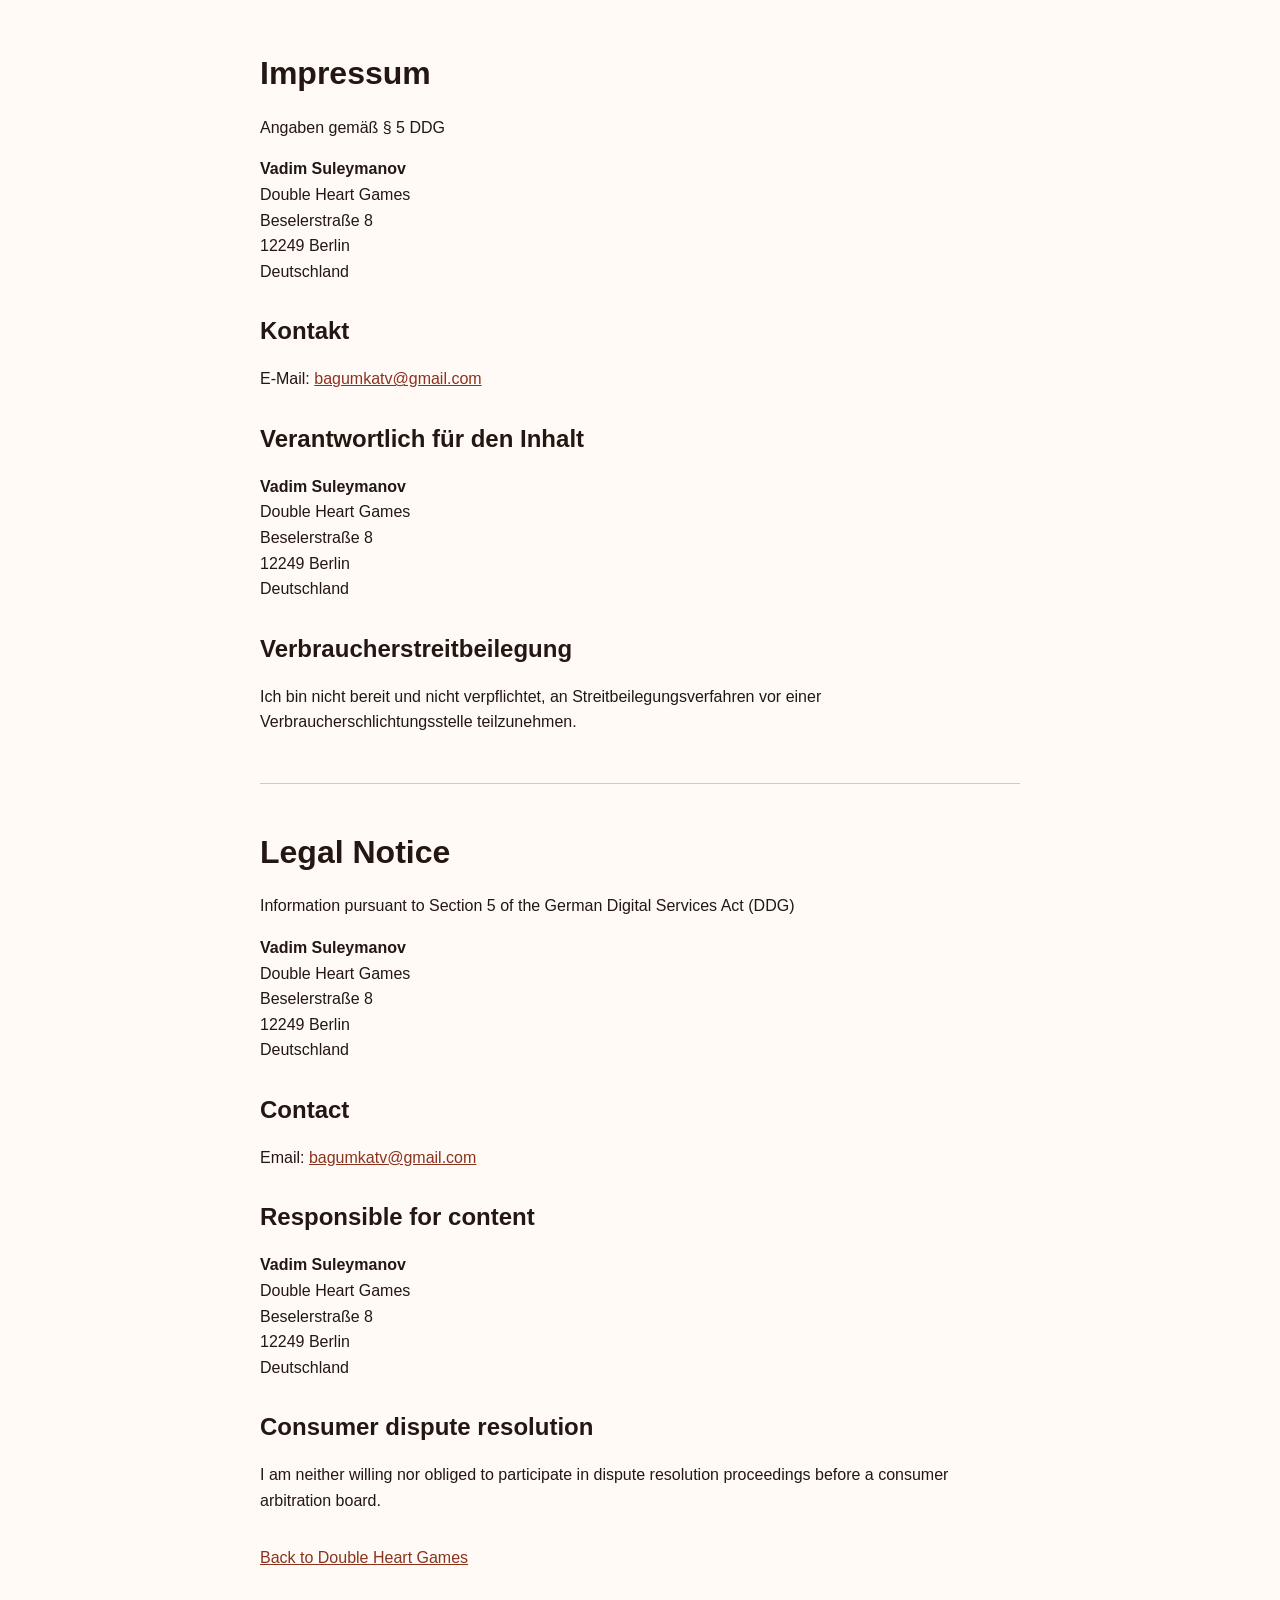
==== legal/impressum.html @ f01ef340 "add impressum" ====
<!doctype html>
<html lang="de">
  <head>
    <meta charset="utf-8" />
    <meta name="viewport" content="width=device-width, initial-scale=1" />
    <meta name="robots" content="index, follow" />

    <title>Impressum | Double Heart Games</title>

    <style>
      :root {
        color-scheme: light;
        font-family: Arial, sans-serif;
        line-height: 1.6;
      }

      body {
        max-width: 760px;
        margin: 0 auto;
        padding: 32px 20px 64px;
        color: #241712;
        background: #fffaf5;
      }

      h1,
      h2 {
        line-height: 1.25;
      }

      section {
        margin: 32px 0;
      }

      address {
        font-style: normal;
      }

      a {
        color: #8b321f;
      }

      .language-divider {
        margin: 48px 0;
        border: 0;
        border-top: 1px solid #d8c7bb;
      }
    </style>
  </head>

  <body>
    <main>
      <h1>Impressum</h1>

      <p>Angaben gemäß § 5 DDG</p>

      <address>
        <strong>Vadim Suleymanov</strong><br />
        Double Heart Games<br />
        Beselerstraße 8<br />
        12249 Berlin<br />
        Deutschland
      </address>

      <section>
        <h2>Kontakt</h2>

        <p>
          E-Mail:
          <a href="mailto:bagumkatv%40gmail.com">bagumkatv@gmail.com</a>
        </p>
      </section>

      <section>
        <h2>Verantwortlich für den Inhalt</h2>

        <address>
          <strong>Vadim Suleymanov</strong><br />
          Double Heart Games<br />
          Beselerstraße 8<br />
          12249 Berlin<br />
          Deutschland
        </address>
      </section>

      <section>
        <h2>Verbraucherstreitbeilegung</h2>

        <p>
          Ich bin nicht bereit und nicht verpflichtet, an Streitbeilegungsverfahren vor einer Verbraucherschlichtungsstelle teilzunehmen.
        </p>
      </section>

      <hr class="language-divider" />

      <h1>Legal Notice</h1>

      <p>Information pursuant to Section 5 of the German Digital Services Act (DDG)</p>

      <address>
        <strong>Vadim Suleymanov</strong><br />
        Double Heart Games<br />
        Beselerstraße 8<br />
        12249 Berlin<br />
        Deutschland
      </address>

      <section>
        <h2>Contact</h2>

        <p>
          Email:
          <a href="mailto:bagumkatv%40gmail.com">bagumkatv@gmail.com</a>
        </p>
      </section>

      <section>
        <h2>Responsible for content</h2>

        <address>
          <strong>Vadim Suleymanov</strong><br />
          Double Heart Games<br />
          Beselerstraße 8<br />
          12249 Berlin<br />
          Deutschland
        </address>
      </section>

      <section>
        <h2>Consumer dispute resolution</h2>

        <p>I am neither willing nor obliged to participate in dispute resolution proceedings before a consumer arbitration board.</p>
      </section>

      <p>
        <a href="/">Back to Double Heart Games</a>
      </p>
    </main>
  </body>
</html>
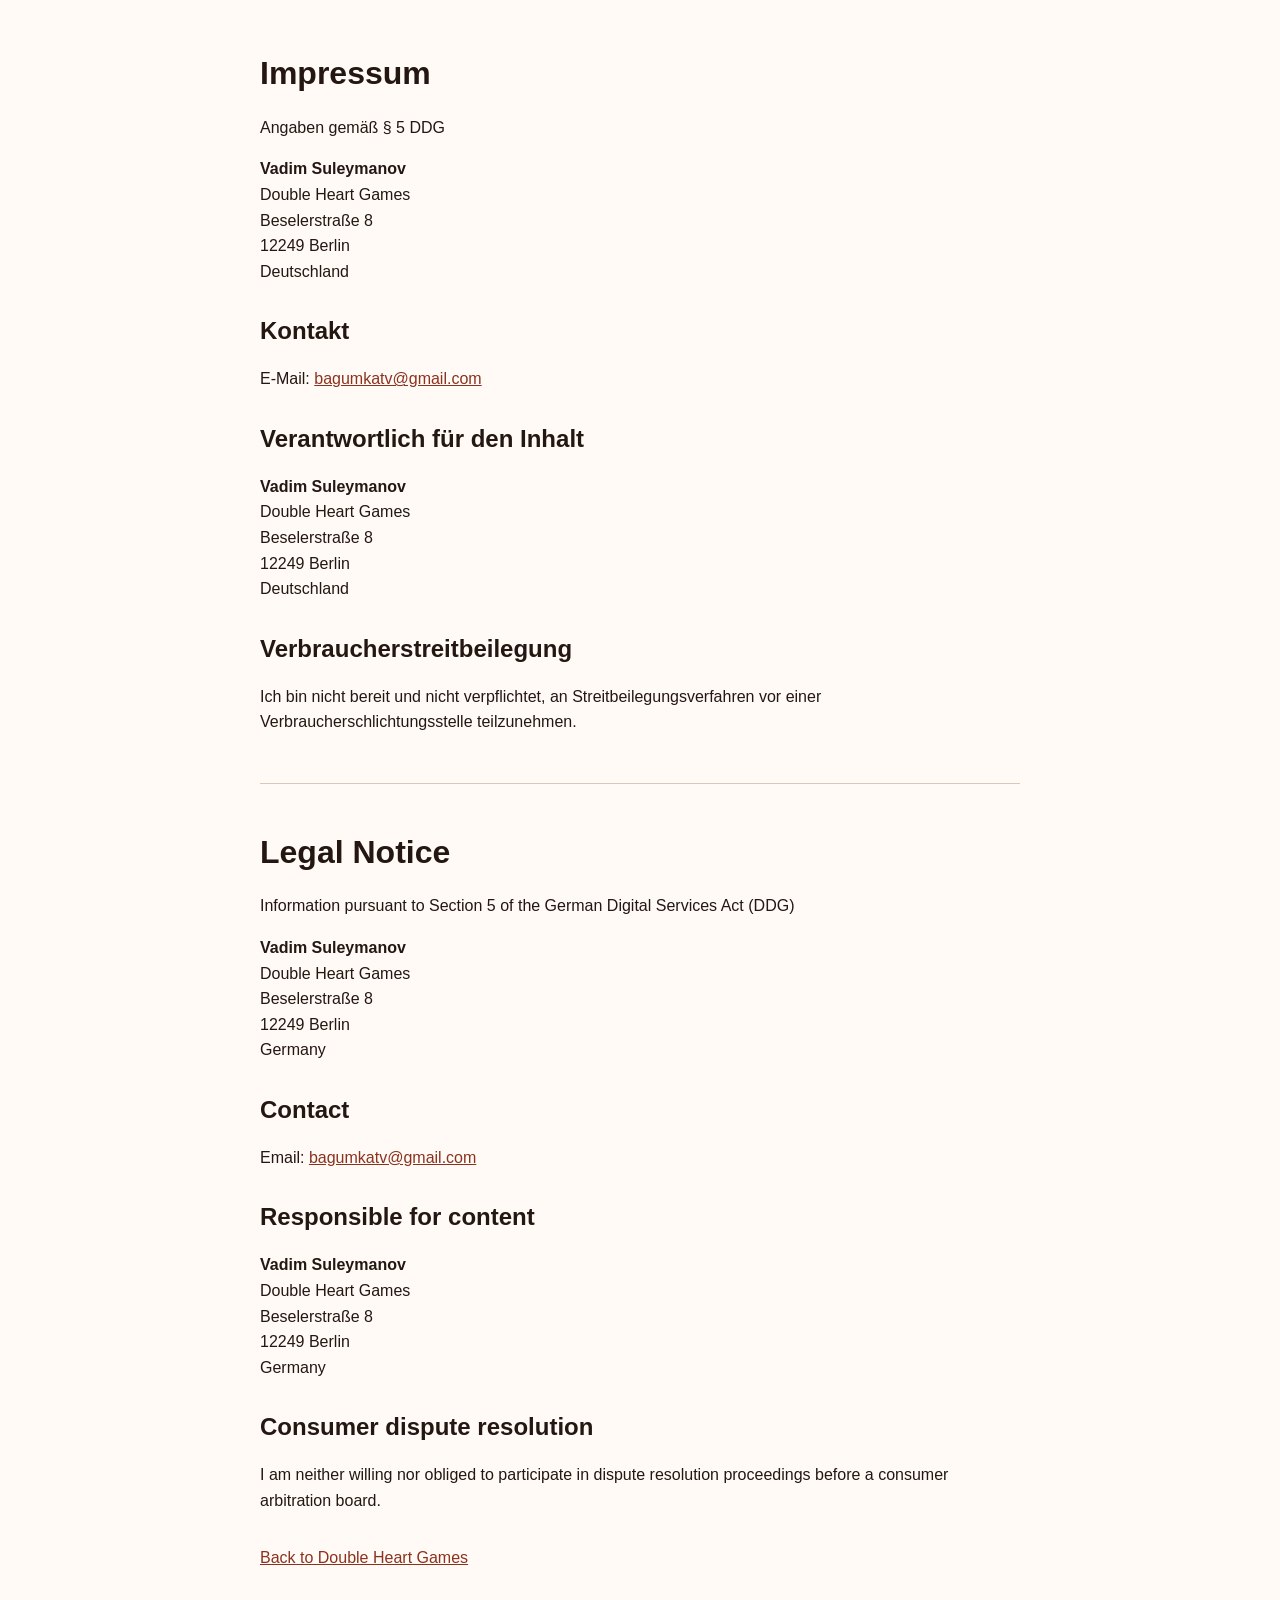
==== commit 1e24df60: "update" ====
--- a/legal/impressum.html
+++ b/legal/impressum.html
@@ -101,7 +101,7 @@
         Double Heart Games<br />
         Beselerstraße 8<br />
         12249 Berlin<br />
-        Deutschland
+        Germany
       </address>
 
       <section>
@@ -121,7 +121,7 @@
           Double Heart Games<br />
           Beselerstraße 8<br />
           12249 Berlin<br />
-          Deutschland
+          Germany
         </address>
       </section>
 
